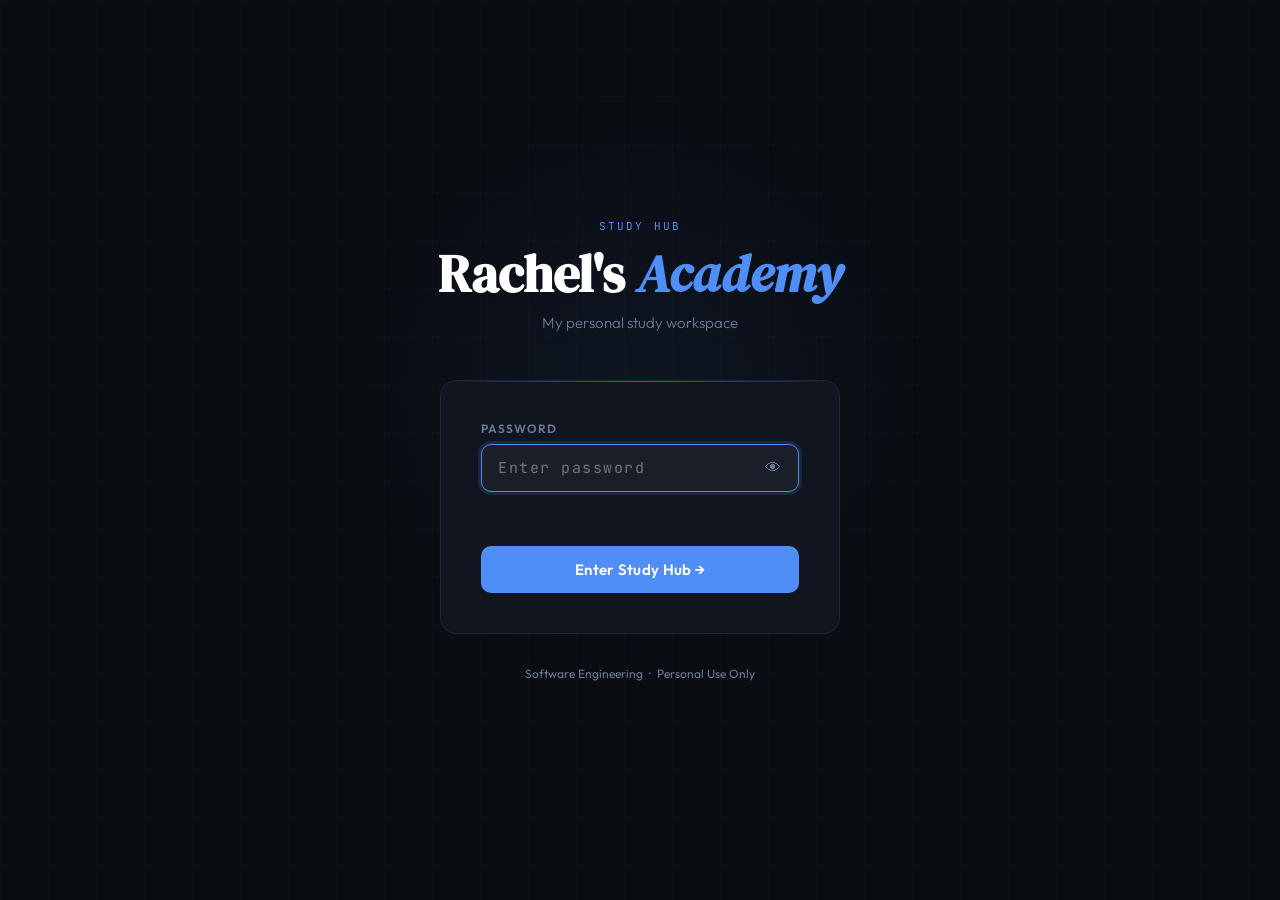
==== app.html @ 813475ed "Setup pages" ====
<!DOCTYPE html>
<html lang="en">
<head>
  <meta charset="UTF-8">
  <meta name="viewport" content="width=device-width, initial-scale=1.0">
  <title>Study Hub</title>
  <link href="https://fonts.googleapis.com/css2?family=DM+Serif+Display:ital@0;1&family=Outfit:wght@300;400;500;600;700&family=JetBrains+Mono:wght@400;500&display=swap" rel="stylesheet">
  <style>
    *, *::before, *::after { box-sizing: border-box; margin: 0; padding: 0; }

    :root {
      --bg: #0a0d12;
      --surface: #111520;
      --surface2: #161c2a;
      --border: #1e2535;
      --border2: #263047;
      --accent: #4f8ef7;
      --accent-glow: rgba(79,142,247,0.12);
      --green: #3ecf8e;
      --amber: #f5a623;
      --red: #f76f6f;
      --purple: #a78bfa;
      --text: #dce8f5;
      --muted: #6b7a99;
      --dim: #3a4460;
    }

    html, body { min-height: 100%; background: var(--bg); color: var(--text); font-family: 'Outfit', sans-serif; }

    body::before {
      content: '';
      position: fixed; inset: 0;
      background-image:
              linear-gradient(rgba(79,142,247,0.025) 1px, transparent 1px),
              linear-gradient(90deg, rgba(79,142,247,0.025) 1px, transparent 1px);
      background-size: 48px 48px;
      pointer-events: none; z-index: 0;
    }

    /* ── HEADER ── */
    header {
      position: relative; z-index: 10;
      border-bottom: 1px solid var(--border);
      background: rgba(10,13,18,0.9);
      backdrop-filter: blur(12px);
      padding: 0 40px;
      display: flex;
      align-items: center;
      justify-content: space-between;
      height: 64px;
    }

    .logo {
      font-family: 'DM Serif Display', serif;
      font-size: 20px;
      color: #fff;
    }
    .logo em { color: var(--accent); font-style: italic; }

    .header-right { display: flex; align-items: center; gap: 16px; }

    .session-badge {
      font-family: 'JetBrains Mono', monospace;
      font-size: 11px;
      color: var(--green);
      background: rgba(62,207,142,0.08);
      border: 1px solid rgba(62,207,142,0.2);
      border-radius: 6px;
      padding: 4px 10px;
      display: flex;
      align-items: center;
      gap: 6px;
    }
    .session-badge::before {
      content: '';
      width: 6px; height: 6px;
      background: var(--green);
      border-radius: 50%;
      display: inline-block;
    }

    .logout-btn {
      background: none;
      border: 1px solid var(--border2);
      border-radius: 8px;
      color: var(--muted);
      cursor: pointer;
      font-family: 'Outfit', sans-serif;
      font-size: 13px;
      padding: 6px 14px;
      transition: all 0.2s;
    }
    .logout-btn:hover { border-color: var(--accent); color: var(--accent); }

    /* ── MAIN ── */
    main { position: relative; z-index: 1; max-width: 1100px; margin: 0 auto; padding: 48px 40px 80px; }

    /* ── HERO ── */
    .hero { margin-bottom: 56px; animation: fadeUp 0.5s ease both; }

    .hero-eyebrow {
      font-family: 'JetBrains Mono', monospace;
      font-size: 11px;
      letter-spacing: 0.18em;
      text-transform: uppercase;
      color: var(--accent);
      margin-bottom: 12px;
    }

    .hero h2 {
      font-family: 'DM Serif Display', serif;
      font-size: clamp(28px, 4vw, 44px);
      color: #fff;
      line-height: 1.15;
      margin-bottom: 10px;
    }

    .hero p {
      color: var(--muted);
      font-size: 16px;
      font-weight: 300;
      max-width: 500px;
    }

    /* ── STATS ROW ── */
    .stats-row {
      display: flex;
      gap: 16px;
      margin-bottom: 48px;
      flex-wrap: wrap;
      animation: fadeUp 0.5s 0.1s ease both;
    }

    .stat-chip {
      background: var(--surface);
      border: 1px solid var(--border);
      border-radius: 10px;
      padding: 14px 20px;
      flex: 1;
      min-width: 140px;
    }
    .stat-chip .num {
      font-family: 'DM Serif Display', serif;
      font-size: 28px;
      color: #fff;
      line-height: 1;
    }
    .stat-chip .num span { color: var(--accent); }
    .stat-chip .lbl { font-size: 12px; color: var(--muted); margin-top: 4px; }

    /* ── SECTION HEADING ── */
    .section-head {
      display: flex;
      align-items: center;
      justify-content: space-between;
      margin-bottom: 20px;
    }
    .section-head h3 {
      font-size: 13px;
      font-weight: 600;
      letter-spacing: 0.1em;
      text-transform: uppercase;
      color: var(--muted);
    }

    /* ── GUIDE GRID ── */
    .guide-grid {
      display: grid;
      grid-template-columns: repeat(auto-fill, minmax(320px, 1fr));
      gap: 20px;
      animation: fadeUp 0.5s 0.2s ease both;
    }

    /* ── GUIDE CARD ── */
    .guide-card {
      background: var(--surface);
      border: 1px solid var(--border);
      border-radius: 14px;
      padding: 24px;
      cursor: pointer;
      text-decoration: none;
      color: inherit;
      display: block;
      position: relative;
      overflow: hidden;
      transition: border-color 0.2s, transform 0.2s, box-shadow 0.2s;
    }

    .guide-card::before {
      content: '';
      position: absolute;
      top: 0; left: 0; right: 0;
      height: 3px;
      opacity: 1;
    }

    .guide-card:hover {
      border-color: var(--border2);
      transform: translateY(-3px);
      box-shadow: 0 12px 32px rgba(0,0,0,0.4);
    }

    .guide-card .card-top {
      display: flex;
      align-items: flex-start;
      justify-content: space-between;
      gap: 12px;
      margin-bottom: 14px;
    }

    .guide-icon {
      width: 44px; height: 44px;
      border-radius: 10px;
      display: flex;
      align-items: center;
      justify-content: center;
      font-size: 20px;
      flex-shrink: 0;
    }

    .status-pill {
      font-family: 'JetBrains Mono', monospace;
      font-size: 10px;
      font-weight: 500;
      letter-spacing: 0.06em;
      padding: 3px 9px;
      border-radius: 20px;
      text-transform: uppercase;
      cursor: pointer;
      position: relative;
      user-select: none;
      transition: opacity 0.15s, transform 0.15s;
      white-space: nowrap;
    }
    .status-pill:hover { opacity: 0.8; transform: scale(1.05); }
    .status-pill:active { transform: scale(0.97); }
    .status-pill::after {
      content: 'Click to change';
      position: absolute;
      bottom: calc(100% + 6px);
      right: 0;
      background: #1e2535;
      border: 1px solid var(--border2);
      border-radius: 6px;
      color: var(--muted);
      font-size: 10px;
      letter-spacing: 0.04em;
      padding: 4px 8px;
      white-space: nowrap;
      opacity: 0;
      pointer-events: none;
      transition: opacity 0.15s;
    }
    .status-pill:hover::after { opacity: 1; }
    .pill-new    { background: rgba(79,142,247,0.12); color: var(--accent); border: 1px solid rgba(79,142,247,0.25); }
    .pill-active { background: rgba(62,207,142,0.1);  color: var(--green);  border: 1px solid rgba(62,207,142,0.25); }
    .pill-done   { background: rgba(107,122,153,0.1); color: var(--muted);  border: 1px solid var(--border); }

    /* status dropdown menu */
    .pill-wrap { position: relative; }
    .pill-menu {
      position: absolute;
      top: calc(100% + 6px);
      right: 0;
      background: #1a2030;
      border: 1px solid var(--border2);
      border-radius: 10px;
      box-shadow: 0 8px 24px rgba(0,0,0,0.5);
      display: none;
      flex-direction: column;
      overflow: hidden;
      z-index: 100;
      min-width: 148px;
    }
    .pill-menu.open { display: flex; }
    .pill-menu button {
      background: none;
      border: none;
      border-bottom: 1px solid var(--border);
      color: var(--text);
      cursor: pointer;
      font-family: 'JetBrains Mono', monospace;
      font-size: 11px;
      letter-spacing: 0.06em;
      padding: 10px 14px;
      text-align: left;
      text-transform: uppercase;
      transition: background 0.15s;
      display: flex;
      align-items: center;
      gap: 8px;
    }
    .pill-menu button:last-child { border-bottom: none; }
    .pill-menu button:hover { background: rgba(255,255,255,0.05); }
    .pill-menu .dot {
      width: 7px; height: 7px;
      border-radius: 50%;
      flex-shrink: 0;
    }

    .guide-card h4 {
      font-size: 17px;
      font-weight: 600;
      color: #fff;
      margin-bottom: 6px;
      line-height: 1.3;
    }

    .guide-card .desc {
      font-size: 13px;
      color: var(--muted);
      line-height: 1.6;
      margin-bottom: 16px;
    }

    .card-meta {
      display: flex;
      gap: 16px;
      font-family: 'JetBrains Mono', monospace;
      font-size: 11px;
      color: var(--dim);
    }
    .card-meta span { color: var(--muted); }

    /* color accents per card */
    .c-blue  .guide-icon { background: rgba(79,142,247,0.12); }
    .c-blue::before      { background: var(--accent); }
    .c-green .guide-icon { background: rgba(62,207,142,0.1); }
    .c-green::before     { background: var(--green); }
    .c-purple .guide-icon { background: rgba(167,139,250,0.12); }
    .c-purple::before    { background: var(--purple); }
    .c-amber .guide-icon { background: rgba(245,166,35,0.1); }
    .c-amber::before     { background: var(--amber); }

    /* ── ADD CARD ── */
    .add-card {
      background: transparent;
      border: 1px dashed var(--border2);
      border-radius: 14px;
      padding: 24px;
      display: flex;
      flex-direction: column;
      align-items: center;
      justify-content: center;
      gap: 10px;
      color: var(--dim);
      min-height: 180px;
      transition: border-color 0.2s, color 0.2s;
    }
    .add-card:hover { border-color: var(--accent); color: var(--accent); }
    .add-icon { font-size: 28px; }
    .add-card p { font-size: 13px; text-align: center; line-height: 1.5; }

    /* ── HOW TO ADD ── */
    .howto {
      margin-top: 56px;
      background: var(--surface);
      border: 1px solid var(--border);
      border-radius: 14px;
      padding: 28px 32px;
      animation: fadeUp 0.5s 0.3s ease both;
    }
    .howto h3 {
      font-size: 14px;
      font-weight: 600;
      color: var(--text);
      margin-bottom: 16px;
      display: flex;
      align-items: center;
      gap: 8px;
    }
    .howto ol {
      padding-left: 20px;
      display: flex;
      flex-direction: column;
      gap: 10px;
    }
    .howto li { font-size: 14px; color: var(--muted); line-height: 1.6; }
    .howto li strong { color: var(--text); }
    .howto code {
      background: var(--surface2);
      border: 1px solid var(--border);
      border-radius: 4px;
      font-family: 'JetBrains Mono', monospace;
      font-size: 12px;
      padding: 1px 6px;
      color: #79c0ff;
    }

    @keyframes fadeUp {
      from { opacity: 0; transform: translateY(14px); }
      to   { opacity: 1; transform: translateY(0); }
    }

    @media (max-width: 600px) {
      header { padding: 0 20px; }
      main   { padding: 32px 20px 60px; }
      .stats-row { gap: 10px; }
    }
  </style>
</head>
<body>

<header>
  <div class="logo">Rachel's <em>Academy</em></div>
  <div class="header-right">
    <div class="session-badge">Authenticated</div>
    <button class="logout-btn" onclick="logout()">Sign Out</button>
  </div>
</header>

<main>

  <div class="hero">
    <div class="hero-eyebrow">Study Prep Workspace</div>
    <h2>Your Study Hub</h2>
    <p>All your study guides in one place. Pick up where you left off.</p>
  </div>

  <div class="stats-row">
    <div class="stat-chip">
      <div class="num" id="stat-guides">1<span> guide</span></div>
      <div class="lbl">Available now</div>
    </div>
    <div class="stat-chip">
      <div class="num">WGU<span> BS</span></div>
      <div class="lbl">Current Program</div>
    </div>
    <div class="stat-chip">
      <div class="num">Nov<span> '25</span></div>
      <div class="lbl">WGU commencement goal</div>
    </div>
  </div>

  <div class="section-head">
    <h3>Study Guides</h3>
  </div>

  <div class="guide-grid" id="guide-grid">

    <!-- ── GUIDE CARDS — add new ones below this line ── -->

    <a href="guides/CIW_HTML5_CSS3_Study_Guide.html" class="guide-card c-blue" data-id="ciw-html5">
      <div class="card-top">
        <div class="guide-icon">🌐</div>
        <div class="pill-wrap">
          <span class="status-pill pill-active" onclick="openMenu(event, this)">In Progress</span>
          <div class="pill-menu">
            <button onclick="setStatus(event, 'new')"><span class="dot" style="background:var(--accent)"></span> Not Started</button>
            <button onclick="setStatus(event, 'active')"><span class="dot" style="background:var(--green)"></span> In Progress</button>
            <button onclick="setStatus(event, 'done')"><span class="dot" style="background:var(--muted)"></span> Complete</button>
          </div>
        </div>
      </div>
      <h4>CIW Advanced HTML5 &amp; CSS3 Specialist</h4>
      <p class="desc">Complete study guide covering all 10 domains — HTML5, CSS3, JavaScript, APIs, forms, accessibility, and project management. Includes 56-question practice exam and flashcards.</p>
      <div class="card-meta">
        <div>Exam <span>1D0-720</span></div>
        <div>56 <span>questions</span></div>
        <div>10 <span>domains</span></div>
      </div>
    </a>

    <!-- ── ADD MORE CARDS ABOVE THIS LINE ── -->

    <div class="add-card">
      <div class="add-icon">＋</div>
      <p>Drop a new study guide file into the project folder and add a card above</p>
    </div>

  </div>

  <div class="howto">
    <h3>📋 How to add a new study guide</h3>
    <ol>
      <li>Drop your new HTML file (e.g. <code>CIW_JavaScript_Study_Guide.html</code>) into the project root alongside <code>app.html</code></li>
      <li>Open <code>app.html</code> and find the comment <strong>"add new cards below this line"</strong></li>
      <li>Copy an existing <code>&lt;a class="guide-card"&gt;</code> block and update the <code>href</code>, title, description, and meta fields</li>
      <li>Change the color class (<code>c-blue</code>, <code>c-green</code>, <code>c-purple</code>, <code>c-amber</code>) and icon emoji to differentiate it</li>
      <li>Deploy to Vercel — <code>vercel --prod</code> or push to your connected Git repo</li>
    </ol>
  </div>

</main>

<script>
  // ── Auth guard ──
  if (sessionStorage.getItem('studyhub_auth') !== '1') {
    window.location.replace('index.html');
  }

  function logout() {
    sessionStorage.removeItem('studyhub_auth');
    window.location.replace('index.html');
  }

  // ── Status pill logic ──
  const STATUS_CONFIG = {
    'new':    { cls: 'pill-new',    label: 'Not Started' },
    'active': { cls: 'pill-active', label: 'In Progress' },
    'done':   { cls: 'pill-done',   label: 'Complete'    },
  };
  const STORAGE_KEY = 'studyhub_statuses';

  // Load saved statuses and apply on page load
  function loadStatuses() {
    const saved = JSON.parse(localStorage.getItem(STORAGE_KEY) || '{}');
    document.querySelectorAll('.guide-card[data-id]').forEach(card => {
      const id = card.dataset.id;
      if (saved[id]) applyStatus(card, saved[id], false);
    });
  }

  function applyStatus(card, status, save = true) {
    const cfg = STATUS_CONFIG[status];
    if (!cfg) return;
    const pill = card.querySelector('.status-pill');
    if (!pill) return;
    pill.className = 'status-pill ' + cfg.cls;
    pill.textContent = cfg.label;
    if (save) {
      const saved = JSON.parse(localStorage.getItem(STORAGE_KEY) || '{}');
      saved[card.dataset.id] = status;
      localStorage.setItem(STORAGE_KEY, JSON.stringify(saved));
    }
  }

  function openMenu(e, pill) {
    e.preventDefault();
    e.stopPropagation();
    // Close any open menus first
    document.querySelectorAll('.pill-menu.open').forEach(m => m.classList.remove('open'));
    const menu = pill.nextElementSibling;
    if (menu) menu.classList.add('open');
  }

  function setStatus(e, status) {
    e.preventDefault();
    e.stopPropagation();
    const menu = e.currentTarget.closest('.pill-menu');
    const card = e.currentTarget.closest('.guide-card');
    if (menu) menu.classList.remove('open');
    if (card) applyStatus(card, status);
  }

  // Close menu when clicking outside
  document.addEventListener('click', () => {
    document.querySelectorAll('.pill-menu.open').forEach(m => m.classList.remove('open'));
  });

  loadStatuses();
</script>
</body>
</html>
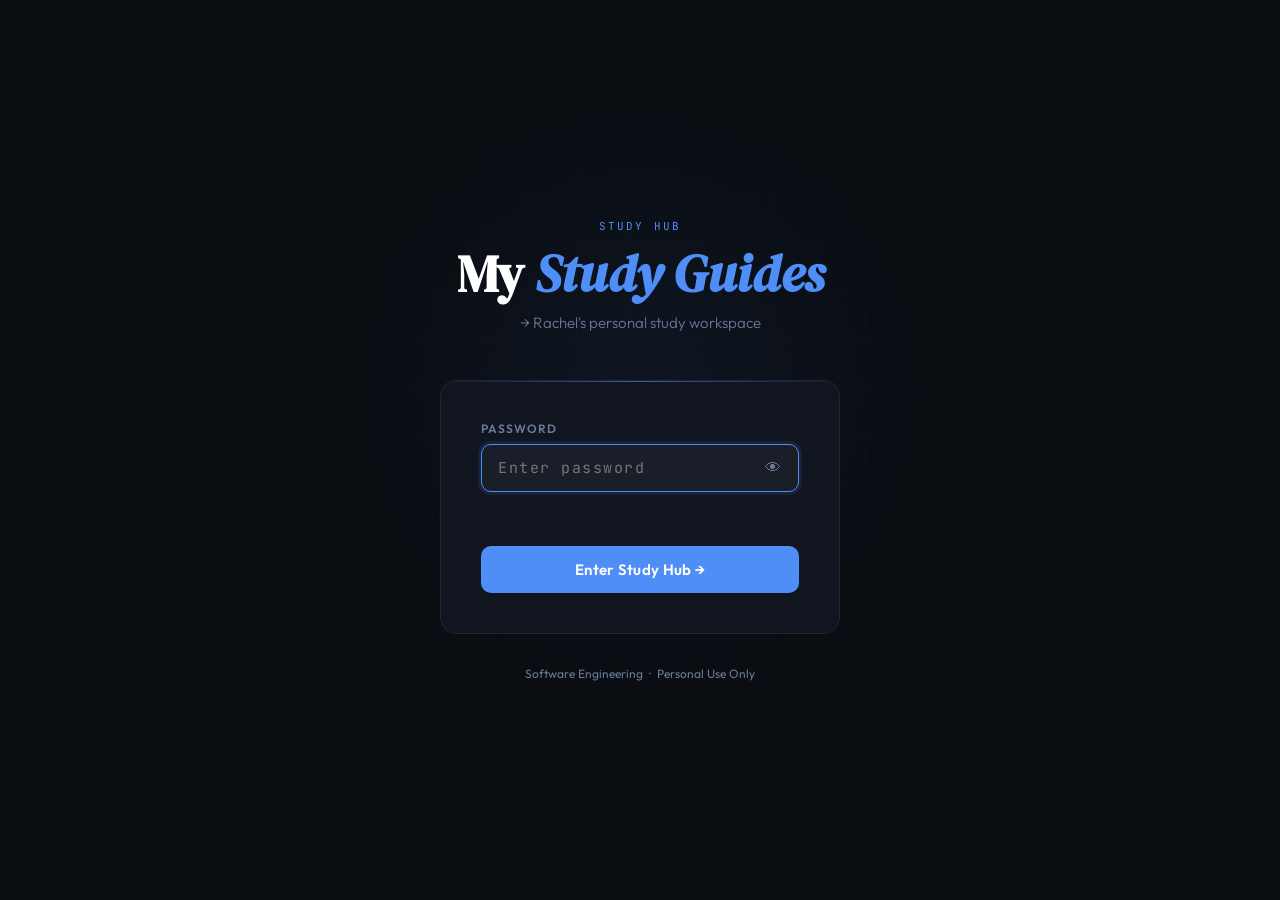
==== commit ef2a0275: "Extract shared design system into styles/shared.css - Created styles/shared.css with Google Fonts im" ====
--- a/app.html
+++ b/app.html
@@ -4,39 +4,8 @@
   <meta charset="UTF-8">
   <meta name="viewport" content="width=device-width, initial-scale=1.0">
   <title>Study Hub</title>
-  <link href="https://fonts.googleapis.com/css2?family=DM+Serif+Display:ital@0;1&family=Outfit:wght@300;400;500;600;700&family=JetBrains+Mono:wght@400;500&display=swap" rel="stylesheet">
+  <link rel="stylesheet" href="styles/shared.css">
   <style>
-    *, *::before, *::after { box-sizing: border-box; margin: 0; padding: 0; }
-
-    :root {
-      --bg: #0a0d12;
-      --surface: #111520;
-      --surface2: #161c2a;
-      --border: #1e2535;
-      --border2: #263047;
-      --accent: #4f8ef7;
-      --accent-glow: rgba(79,142,247,0.12);
-      --green: #3ecf8e;
-      --amber: #f5a623;
-      --red: #f76f6f;
-      --purple: #a78bfa;
-      --text: #dce8f5;
-      --muted: #6b7a99;
-      --dim: #3a4460;
-    }
-
-    html, body { min-height: 100%; background: var(--bg); color: var(--text); font-family: 'Outfit', sans-serif; }
-
-    body::before {
-      content: '';
-      position: fixed; inset: 0;
-      background-image:
-              linear-gradient(rgba(79,142,247,0.025) 1px, transparent 1px),
-              linear-gradient(90deg, rgba(79,142,247,0.025) 1px, transparent 1px);
-      background-size: 48px 48px;
-      pointer-events: none; z-index: 0;
-    }
-
     /* ── HEADER ── */
     header {
       position: relative; z-index: 10;
@@ -427,7 +396,7 @@
       <div class="lbl">Current Program</div>
     </div>
     <div class="stat-chip">
-      <div class="num">Nov<span> '25</span></div>
+      <div class="num">Nov<span> '26</span></div>
       <div class="lbl">WGU commencement goal</div>
     </div>
   </div>
@@ -438,9 +407,32 @@
 
   <div class="guide-grid" id="guide-grid">
 
-    <!-- ── GUIDE CARDS — add new ones below this line ── -->
-
-    <a href="guides/CIW_HTML5_CSS3_Study_Guide.html" class="guide-card c-blue" data-id="ciw-html5">
+    <!-- ── GUIDE CARDS — add new ones below this line and update data-id ── -->
+
+    <!-- CIW User Interface Designer -->
+    <a href="guides/user-interface-designer.html" class="guide-card c-blue" data-id="ciw-ui">
+      <div class="card-top">
+        <div class="guide-icon">🌐</div>
+        <div class="pill-wrap">
+          <span class="status-pill pill-active" onclick="openMenu(event, this)">In Progress</span>
+          <div class="pill-menu">
+            <button onclick="setStatus(event, 'new')"><span class="dot" style="background:var(--accent)"></span> Not Started</button>
+            <button onclick="setStatus(event, 'active')"><span class="dot" style="background:var(--green)"></span> In Progress</button>
+            <button onclick="setStatus(event, 'done')"><span class="dot" style="background:var(--muted)"></span> Complete</button>
+          </div>
+        </div>
+      </div>
+      <h4>CIW User Interface Designer</h4>
+      <p class="desc">Complete study guide covering all 9 domains. Includes 56-question practice exam and flashcards.</p>
+      <div class="card-meta">
+        <div>Exam <span>1D0-621</span></div>
+        <div>54 <span>questions</span></div>
+        <div>9 <span>domains</span></div>
+      </div>
+    </a>
+
+    <!-- CIW ADVANCED HTML/CSS GUIDE -->
+    <a href="guides/advanced-HTML-CSS-specialist.html" class="guide-card c-blue" data-id="ciw-html5">
       <div class="card-top">
         <div class="guide-icon">🌐</div>
         <div class="pill-wrap">
@@ -460,7 +452,6 @@
         <div>10 <span>domains</span></div>
       </div>
     </a>
-
     <!-- ── ADD MORE CARDS ABOVE THIS LINE ── -->
 
     <div class="add-card">
@@ -473,7 +464,7 @@
   <div class="howto">
     <h3>📋 How to add a new study guide</h3>
     <ol>
-      <li>Drop your new HTML file (e.g. <code>CIW_JavaScript_Study_Guide.html</code>) into the project root alongside <code>app.html</code></li>
+      <li>Drop your new HTML file (e.g. <code>CIW_JavaScript_Study_Guide.html</code>) into the <code>guides/</code> folder app.html</li>
       <li>Open <code>app.html</code> and find the comment <strong>"add new cards below this line"</strong></li>
       <li>Copy an existing <code>&lt;a class="guide-card"&gt;</code> block and update the <code>href</code>, title, description, and meta fields</li>
       <li>Change the color class (<code>c-blue</code>, <code>c-green</code>, <code>c-purple</code>, <code>c-amber</code>) and icon emoji to differentiate it</li>
--- a/styles/shared.css
+++ b/styles/shared.css
@@ -0,0 +1,78 @@
+/* ═══════════════════════════════════════════════════════
+   Rachel's Study Hub — Shared Design System
+   Included by all pages. Do not add page-specific styles here.
+   ═══════════════════════════════════════════════════════ */
+
+/* ── FONTS ── */
+@import url('https://fonts.googleapis.com/css2?family=DM+Serif+Display:ital@0;1&family=Outfit:wght@300;400;500;600;700&family=JetBrains+Mono:wght@400;500;600&display=swap');
+
+/* ── RESET ── */
+*, *::before, *::after { box-sizing: border-box; margin: 0; padding: 0; }
+html { scroll-behavior: smooth; }
+
+/* ── DESIGN TOKENS ── */
+:root {
+  /* Backgrounds */
+  --bg:           #0a0d12;
+  --surface:      #111520;
+  --surface2:     #161c2a;
+
+  /* Borders */
+  --border:       #1e2535;
+  --border2:      #263047;
+
+  /* Accent colors */
+  --accent:       #4f8ef7;
+  --accent-glow:  rgba(79, 142, 247, 0.12);
+  --green:        #3ecf8e;
+  --amber:        #f5a623;
+  --red:          #f76f6f;
+  --purple:       #a78bfa;
+
+  /* Text */
+  --text:         #dce8f5;
+  --heading:      #f0f8ff;
+  --muted:        #6b7a99;
+  --dim:          #3a4460;
+
+  /* Typography */
+  --font-sans:    'Outfit', system-ui, sans-serif;
+  --font-serif:   'DM Serif Display', Georgia, serif;
+  --font-mono:    'JetBrains Mono', 'Fira Code', monospace;
+
+  /* ── Backward-compat aliases (used by existing guide CSS) ── */
+  --error:        var(--red);
+  --text-muted:   var(--muted);
+  --text-dim:     var(--dim);
+  --accent2:      var(--green);
+  --accent3:      var(--red);
+  --accent4:      var(--purple);
+  --accent5:      var(--amber);
+  /* UI designer guide aliases */
+  --ink:          var(--text);
+  --font:         var(--font-sans);
+  --mono:         var(--font-mono);
+  --blue:         var(--accent);
+}
+
+/* ── BASE ── */
+html, body {
+  min-height: 100%;
+  background: var(--bg);
+  color: var(--text);
+  font-family: var(--font-sans);
+  -webkit-font-smoothing: antialiased;
+}
+
+/* ── GRID BACKGROUND (applies to all pages) ── */
+body::before {
+  content: '';
+  position: fixed;
+  inset: 0;
+  background-image:
+    linear-gradient(rgba(79, 142, 247, 0.025) 1px, transparent 1px),
+    linear-gradient(90deg, rgba(79, 142, 247, 0.025) 1px, transparent 1px);
+  background-size: 48px 48px;
+  pointer-events: none;
+  z-index: 0;
+}
